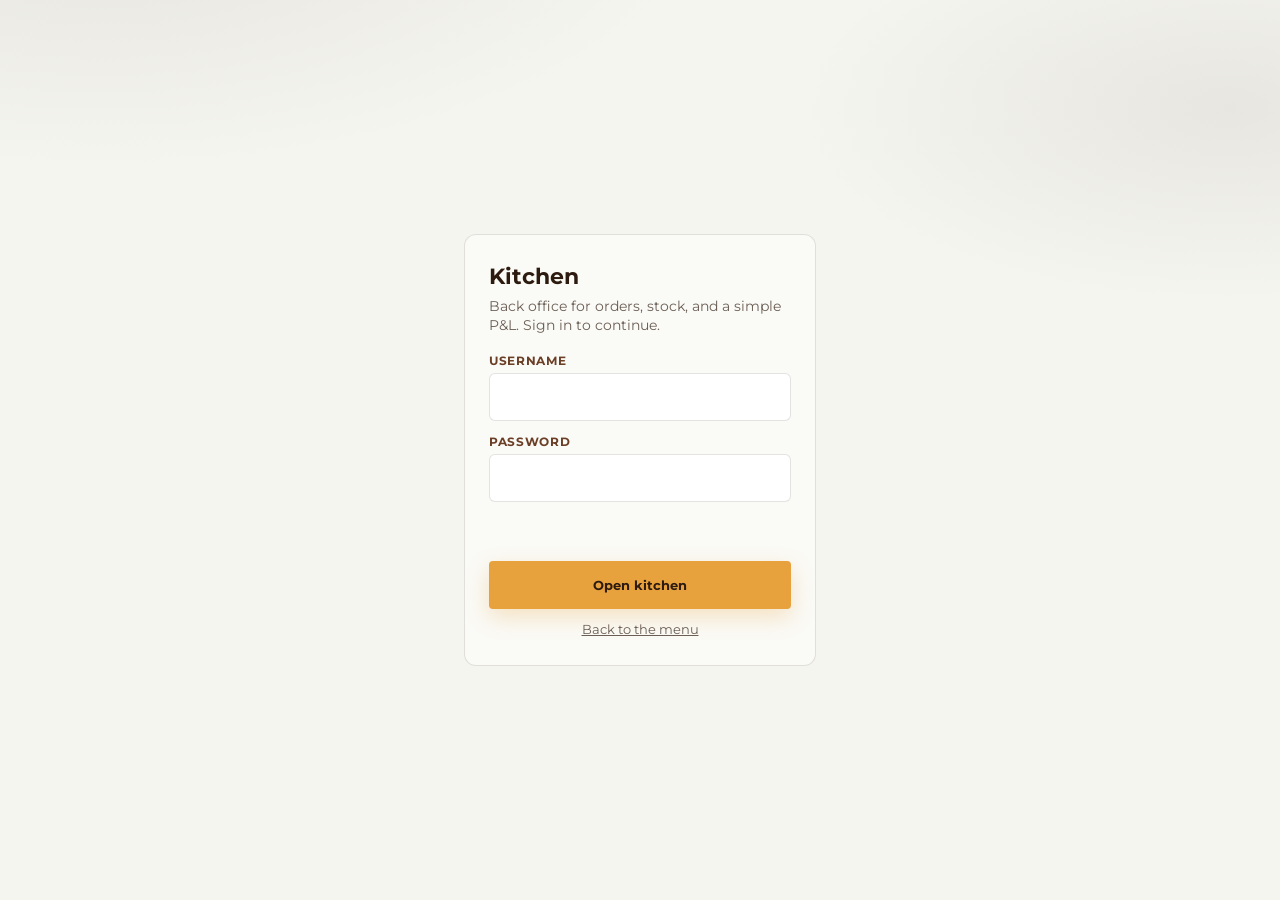
==== admin.html @ 4c09a871 "Add kitchen admin, gift collab, nutrition, and hero video. Co-authored-by: Cursor <cursoragent@curso" ====
<!DOCTYPE html>
<html lang="en-MY">
  <head>
    <meta charset="UTF-8" />
    <meta name="viewport" content="width=device-width, initial-scale=1.0" />
    <title>Kitchen · Rasa-e-Lazzat</title>
    <meta name="robots" content="noindex, nofollow" />
    <meta name="theme-color" content="#F5F5F0" />
    <link rel="icon" href="assets/favicon.svg" type="image/svg+xml" />
    <link rel="preconnect" href="https://fonts.googleapis.com" />
    <link rel="preconnect" href="https://fonts.gstatic.com" crossorigin />
    <link
      href="https://fonts.googleapis.com/css2?family=Montserrat:wght@400;500;600;700&display=swap"
      rel="stylesheet"
    />
    <link rel="stylesheet" href="css/admin.css" />
  </head>
  <body>
    <div id="gate">
      <form class="gate-card" id="login-form">
        <h1>Kitchen</h1>
        <p>Back office for orders, stock, and a simple P&amp;L. Sign in to continue.</p>
        <label for="login-user">Username</label>
        <input id="login-user" name="username" type="text" autocomplete="username" maxlength="64" required />
        <label for="login-pass">Password</label>
        <input id="login-pass" name="password" type="password" autocomplete="current-password" maxlength="64" required />
        <p class="gate-error" id="login-error" role="alert"></p>
        <button type="submit" class="btn-gold tap">Open kitchen</button>
        <a class="gate-back" href="index.html">Back to the menu</a>
      </form>
    </div>

    <div id="app">
      <header class="topbar">
        <p class="brand-mark">Rasa-e-Lazzat<span>Kitchen board</span></p>
        <nav class="nav" aria-label="Kitchen">
          <button type="button" class="tap" data-view="dashboard" aria-current="page">Dashboard</button>
          <button type="button" class="tap" data-view="orders">Orders</button>
          <button type="button" class="tap" data-view="inventory">Stock</button>
          <button type="button" class="tap" data-view="costing">Costing</button>
          <button type="button" class="tap" data-view="pnl">P&amp;L</button>
        </nav>
        <button type="button" class="btn-ghost tap" id="logout">Logout</button>
      </header>
      <main class="main" id="view"></main>
    </div>

    <div id="modal" class="modal" hidden>
      <div class="modal-card" role="dialog" aria-labelledby="modal-title" aria-modal="true">
        <div id="modal-body"></div>
      </div>
    </div>
    <div id="toasts" class="toast-host" aria-live="polite"></div>

    <script src="js/inventory-data.js"></script>
    <script src="js/gifts.js"></script>
    <script src="js/kitchen-store.js"></script>
    <script src="js/admin.js"></script>
  </body>
</html>
---- css/admin.css ----
:root {
  --cocoa: #2d1b10;
  --charcoal: #1a1a1a;
  --marble: #f5f5f0;
  --cream: #fafaf6;
  --saffron: #e8a23d;
  --saffron-deep: #d4892a;
  --herb: #77a047;
  --earth: #6b3e26;
  --muted: #6b5e54;
  --line: rgba(45, 27, 16, 0.12);
  --danger: #b42318;
  --font-sans: "Montserrat", system-ui, sans-serif;
}

* {
  box-sizing: border-box;
}

html,
body {
  margin: 0;
  min-height: 100%;
}

body {
  color: var(--cocoa);
  font-family: var(--font-sans);
  background-color: var(--marble);
  background-image:
    radial-gradient(ellipse 90% 55% at 8% -10%, rgba(190, 186, 178, 0.28), transparent 52%),
    radial-gradient(ellipse 70% 45% at 96% 12%, rgba(168, 164, 156, 0.18), transparent 48%);
  -webkit-font-smoothing: antialiased;
}

.tap {
  min-height: 48px;
  min-width: 48px;
}

button,
input,
select,
textarea {
  font-family: inherit;
}

button {
  cursor: pointer;
}

.btn-gold {
  display: inline-flex;
  align-items: center;
  justify-content: center;
  gap: 0.4rem;
  padding: 0 1.1rem;
  background: var(--saffron);
  color: var(--cocoa);
  font-weight: 700;
  border: 0;
  border-radius: 4px;
  box-shadow: 0 8px 22px rgba(232, 162, 61, 0.28);
}

.btn-gold:hover {
  filter: brightness(1.04);
}

.btn-outline {
  display: inline-flex;
  align-items: center;
  justify-content: center;
  padding: 0 1rem;
  border: 1px solid rgba(107, 62, 38, 0.35);
  color: var(--cocoa);
  background: transparent;
  border-radius: 4px;
  font-weight: 600;
}

.btn-ghost {
  display: inline-flex;
  align-items: center;
  justify-content: center;
  padding: 0 0.85rem;
  border: 0;
  background: transparent;
  color: var(--muted);
  font-weight: 600;
}

.btn-danger {
  display: inline-flex;
  align-items: center;
  justify-content: center;
  padding: 0 1rem;
  border: 1px solid rgba(180, 35, 24, 0.35);
  color: var(--danger);
  background: transparent;
  border-radius: 4px;
  font-weight: 600;
}

.btn-sm {
  font-size: 0.78rem;
}

/* ——— Gate ——— */

#gate {
  min-height: 100vh;
  display: grid;
  place-items: center;
  padding: 1.5rem;
}

.gate-card {
  width: min(100%, 22rem);
  padding: 1.75rem 1.5rem;
  background: var(--cream);
  border: 1px solid var(--line);
  border-radius: 12px;
}

.gate-card h1 {
  margin: 0;
  font-size: 1.35rem;
  font-weight: 700;
}

.gate-card p {
  margin: 0.5rem 0 1.1rem;
  font-size: 0.85rem;
  color: var(--muted);
  line-height: 1.45;
}

.gate-card label {
  display: block;
  font-size: 0.72rem;
  font-weight: 700;
  letter-spacing: 0.06em;
  text-transform: uppercase;
  color: var(--earth);
  margin-bottom: 0.35rem;
}

.gate-card input {
  width: 100%;
  min-height: 48px;
  margin-bottom: 0.85rem;
  padding: 0 0.85rem;
  border: 1px solid var(--line);
  border-radius: 6px;
  background: #fff;
  font-size: 1rem;
}

.gate-error {
  min-height: 1.2rem;
  margin: 0 0 0.65rem;
  font-size: 0.8rem;
  color: var(--danger);
}

.gate-card .btn-gold {
  width: 100%;
}

.gate-back {
  display: block;
  margin-top: 0.85rem;
  text-align: center;
  font-size: 0.8rem;
  color: var(--muted);
}

/* ——— Shell ——— */

#app {
  display: none;
  min-height: 100vh;
}

#app.is-open {
  display: grid;
  grid-template-rows: auto 1fr;
}

.topbar {
  display: flex;
  align-items: center;
  justify-content: space-between;
  gap: 0.75rem;
  padding: 0.65rem 1rem;
  background: rgba(250, 250, 246, 0.92);
  border-bottom: 1px solid var(--line);
  position: sticky;
  top: 0;
  z-index: 20;
}

.brand-mark {
  font-weight: 700;
  font-size: 0.95rem;
  color: var(--cocoa);
}

.brand-mark span {
  display: block;
  font-size: 0.68rem;
  font-weight: 500;
  color: var(--muted);
}

.nav {
  display: flex;
  gap: 0.25rem;
  overflow-x: auto;
  -webkit-overflow-scrolling: touch;
}

.nav button {
  flex: 0 0 auto;
  border: 0;
  background: transparent;
  color: var(--muted);
  font-weight: 600;
  font-size: 0.82rem;
  padding: 0 0.7rem;
  border-radius: 6px;
}

.nav button[aria-current="page"] {
  background: rgba(232, 162, 61, 0.22);
  color: var(--cocoa);
}

.main {
  padding: 1rem 1rem 3rem;
  max-width: 72rem;
  width: 100%;
  margin: 0 auto;
}

.page-head {
  display: flex;
  flex-wrap: wrap;
  align-items: flex-end;
  justify-content: space-between;
  gap: 0.75rem;
  margin-bottom: 1.1rem;
}

.page-head h1 {
  margin: 0;
  font-size: 1.45rem;
}

.page-head p {
  margin: 0.25rem 0 0;
  font-size: 0.85rem;
  color: var(--muted);
}

.seg {
  display: inline-flex;
  border: 1px solid var(--line);
  border-radius: 8px;
  overflow: hidden;
  background: #fff;
}

.seg button {
  border: 0;
  background: transparent;
  padding: 0 0.9rem;
  font-weight: 600;
  font-size: 0.8rem;
  color: var(--muted);
}

.seg button[aria-pressed="true"] {
  background: var(--saffron);
  color: var(--cocoa);
}

.kpis {
  display: grid;
  grid-template-columns: repeat(2, 1fr);
  gap: 0.65rem;
}

@media (min-width: 800px) {
  .kpis {
    grid-template-columns: repeat(4, 1fr);
  }
}

.kpi {
  background: var(--cream);
  border: 1px solid var(--line);
  border-radius: 10px;
  padding: 0.9rem 1rem;
}

.kpi dt {
  margin: 0;
  font-size: 0.7rem;
  font-weight: 700;
  letter-spacing: 0.05em;
  text-transform: uppercase;
  color: var(--muted);
}

.kpi dd {
  margin: 0.35rem 0 0;
  font-size: 1.35rem;
  font-weight: 700;
  color: var(--earth);
}

.panel {
  margin-top: 1rem;
  background: var(--cream);
  border: 1px solid var(--line);
  border-radius: 10px;
  padding: 1rem;
}

.panel h2 {
  margin: 0 0 0.75rem;
  font-size: 1rem;
}

.alert-list {
  margin: 0;
  padding: 0;
  list-style: none;
}

.alert-list li {
  display: flex;
  justify-content: space-between;
  gap: 0.75rem;
  padding: 0.55rem 0;
  border-bottom: 1px solid var(--line);
  font-size: 0.85rem;
}

.alert-list li:last-child {
  border-bottom: 0;
}

.low {
  color: var(--danger);
  font-weight: 600;
}

.bars {
  display: grid;
  gap: 0.55rem;
}

.bar-row {
  display: grid;
  grid-template-columns: 8.5rem 1fr auto;
  gap: 0.55rem;
  align-items: center;
  font-size: 0.78rem;
}

.bar-track {
  height: 10px;
  background: rgba(107, 62, 38, 0.1);
  border-radius: 99px;
  overflow: hidden;
}

.bar-fill {
  height: 100%;
  background: var(--saffron);
  border-radius: 99px;
}

.toolbar {
  display: flex;
  flex-wrap: wrap;
  gap: 0.5rem;
  align-items: center;
  margin-bottom: 0.85rem;
}

.filters {
  display: flex;
  flex-wrap: wrap;
  gap: 0.35rem;
}

.chip {
  border: 1px solid var(--line);
  background: #fff;
  border-radius: 999px;
  padding: 0 0.8rem;
  font-size: 0.75rem;
  font-weight: 600;
  color: var(--muted);
}

.chip[aria-pressed="true"] {
  background: var(--cocoa);
  color: #fff;
  border-color: var(--cocoa);
}

.order-list {
  display: grid;
  gap: 0.65rem;
}

.order-card {
  background: #fff;
  border: 1px solid var(--line);
  border-radius: 10px;
  padding: 0.85rem 0.95rem;
}

.order-top {
  display: flex;
  flex-wrap: wrap;
  justify-content: space-between;
  gap: 0.4rem;
  align-items: baseline;
}

.order-id {
  font-weight: 700;
  font-size: 0.92rem;
}

.order-meta {
  font-size: 0.75rem;
  color: var(--muted);
}

.status {
  display: inline-flex;
  align-items: center;
  min-height: 1.5rem;
  padding: 0 0.5rem;
  border-radius: 999px;
  font-size: 0.68rem;
  font-weight: 700;
  letter-spacing: 0.04em;
  text-transform: uppercase;
}

.status-pending {
  background: rgba(232, 162, 61, 0.2);
  color: var(--earth);
}

.status-paid {
  background: rgba(119, 160, 71, 0.2);
  color: #3d5c20;
}

.status-preparing {
  background: rgba(107, 62, 38, 0.12);
  color: var(--earth);
}

.status-completed {
  background: var(--cocoa);
  color: #fff;
}

.status-cancelled {
  background: rgba(180, 35, 24, 0.12);
  color: var(--danger);
}

.lines {
  margin: 0.55rem 0 0;
  padding: 0;
  list-style: none;
  font-size: 0.85rem;
}

.order-actions {
  display: flex;
  flex-wrap: wrap;
  gap: 0.4rem;
  margin-top: 0.75rem;
}

.warn {
  margin: 0.45rem 0 0;
  font-size: 0.75rem;
  color: var(--danger);
}

.table-wrap {
  overflow-x: auto;
  -webkit-overflow-scrolling: touch;
}

table {
  width: 100%;
  border-collapse: collapse;
  font-size: 0.82rem;
}

th,
td {
  text-align: left;
  padding: 0.55rem 0.45rem;
  border-bottom: 1px solid var(--line);
  vertical-align: middle;
}

th {
  font-size: 0.68rem;
  letter-spacing: 0.05em;
  text-transform: uppercase;
  color: var(--muted);
}

tr.is-low {
  background: rgba(180, 35, 24, 0.06);
}

input.cell {
  width: 5.5rem;
  min-height: 44px;
  padding: 0 0.4rem;
  border: 1px solid var(--line);
  border-radius: 6px;
  background: #fff;
}

.cost-grid {
  display: grid;
  gap: 0.85rem;
}

@media (min-width: 900px) {
  .cost-grid {
    grid-template-columns: 1fr 1fr;
  }
}

.dish-cost h3 {
  margin: 0 0 0.2rem;
  font-size: 1.05rem;
}

.margin-line {
  font-size: 0.85rem;
  color: var(--muted);
  margin: 0 0 0.65rem;
}

.pnl-rows {
  display: grid;
  gap: 0.45rem;
  max-width: 28rem;
}

.pnl-row {
  display: flex;
  justify-content: space-between;
  gap: 1rem;
  font-size: 0.92rem;
  padding: 0.35rem 0;
  border-bottom: 1px solid var(--line);
}

.pnl-row.total {
  font-weight: 700;
  font-size: 1.05rem;
  border-bottom: 0;
  color: var(--earth);
}

.opex-row {
  display: flex;
  align-items: center;
  justify-content: space-between;
  gap: 0.75rem;
}

.opex-row input {
  width: 8rem;
  min-height: 48px;
  padding: 0 0.6rem;
  border: 1px solid var(--line);
  border-radius: 6px;
}

.modal {
  position: fixed;
  inset: 0;
  z-index: 40;
  background: rgba(45, 27, 16, 0.45);
  display: grid;
  place-items: end center;
  padding: 0;
}

@media (min-width: 640px) {
  .modal {
    place-items: center;
    padding: 1rem;
  }
}

.modal[hidden] {
  display: none;
}

.modal-card {
  width: min(100%, 32rem);
  max-height: 92vh;
  overflow: auto;
  background: var(--cream);
  border-radius: 12px 12px 0 0;
  padding: 1.1rem 1rem 1.4rem;
  border: 1px solid var(--line);
}

@media (min-width: 640px) {
  .modal-card {
    border-radius: 12px;
  }
}

.modal-card h2 {
  margin: 0 0 0.85rem;
  font-size: 1.2rem;
}

.field {
  margin-bottom: 0.75rem;
}

.field label {
  display: block;
  font-size: 0.72rem;
  font-weight: 700;
  letter-spacing: 0.04em;
  text-transform: uppercase;
  color: var(--earth);
  margin-bottom: 0.3rem;
}

.field input,
.field select {
  width: 100%;
  min-height: 48px;
  padding: 0 0.7rem;
  border: 1px solid var(--line);
  border-radius: 6px;
  background: #fff;
}

.qty-row {
  display: flex;
  align-items: center;
  justify-content: space-between;
  gap: 0.75rem;
  padding: 0.45rem 0;
  border-bottom: 1px solid var(--line);
  font-size: 0.88rem;
}

.qty-ctrl {
  display: flex;
  align-items: center;
  gap: 0.35rem;
}

.qty-ctrl button {
  border: 1px solid var(--line);
  background: #fff;
  border-radius: 6px;
}

.qty-ctrl span {
  min-width: 1.5rem;
  text-align: center;
  font-weight: 700;
}

.empty {
  padding: 1.5rem 0.5rem;
  text-align: center;
  color: var(--muted);
  font-size: 0.9rem;
}

.toast-host {
  position: fixed;
  left: 50%;
  bottom: 1.25rem;
  transform: translateX(-50%);
  z-index: 50;
  width: min(92vw, 22rem);
}

.toast {
  background: #fff;
  border: 1px solid var(--line);
  border-radius: 8px;
  padding: 0.75rem 1rem;
  font-size: 0.85rem;
  font-weight: 600;
  box-shadow: 0 10px 28px rgba(45, 27, 16, 0.12);
}

.sr-only {
  position: absolute;
  width: 1px;
  height: 1px;
  padding: 0;
  margin: -1px;
  overflow: hidden;
  clip: rect(0, 0, 0, 0);
  border: 0;
}
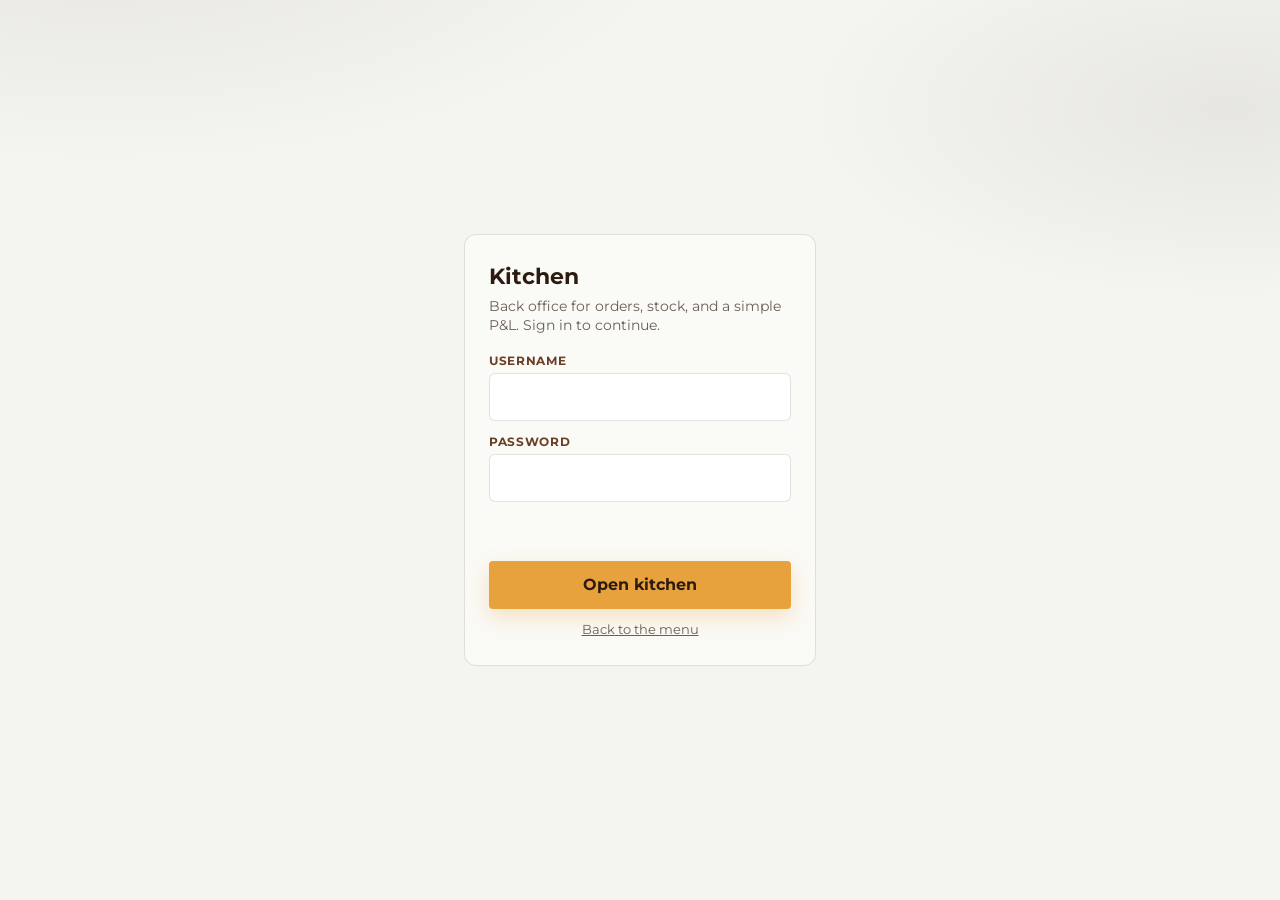
==== commit d680790a: "Add PWA, mobile kitchen admin, and lock pinch-zoom. Co-authored-by: Cursor <cursoragent@cursor.com>" ====
--- a/admin.html
+++ b/admin.html
@@ -2,10 +2,16 @@
 <html lang="en-MY">
   <head>
     <meta charset="UTF-8" />
-    <meta name="viewport" content="width=device-width, initial-scale=1.0" />
+    <meta name="viewport" content="width=device-width, initial-scale=1, maximum-scale=1, user-scalable=no" />
     <title>Kitchen · Rasa-e-Lazzat</title>
     <meta name="robots" content="noindex, nofollow" />
     <meta name="theme-color" content="#F5F5F0" />
+    <meta name="mobile-web-app-capable" content="yes" />
+    <meta name="apple-mobile-web-app-capable" content="yes" />
+    <meta name="apple-mobile-web-app-status-bar-style" content="default" />
+    <meta name="apple-mobile-web-app-title" content="Kitchen" />
+    <link rel="manifest" href="site.webmanifest" />
+    <link rel="apple-touch-icon" href="assets/icon-192.png" />
     <link rel="icon" href="assets/favicon.svg" type="image/svg+xml" />
     <link rel="preconnect" href="https://fonts.googleapis.com" />
     <link rel="preconnect" href="https://fonts.gstatic.com" crossorigin />
@@ -43,6 +49,13 @@
         <button type="button" class="btn-ghost tap" id="logout">Logout</button>
       </header>
       <main class="main" id="view"></main>
+      <nav class="nav dock-nav" aria-label="Kitchen sections">
+        <button type="button" class="tap" data-view="dashboard" aria-current="page">Dash</button>
+        <button type="button" class="tap" data-view="orders">Orders</button>
+        <button type="button" class="tap" data-view="inventory">Stock</button>
+        <button type="button" class="tap" data-view="costing">Cost</button>
+        <button type="button" class="tap" data-view="pnl">P&amp;L</button>
+      </nav>
     </div>
 
     <div id="modal" class="modal" hidden>
@@ -56,5 +69,6 @@
     <script src="js/gifts.js"></script>
     <script src="js/kitchen-store.js"></script>
     <script src="js/admin.js"></script>
+    <script src="js/pwa.js"></script>
   </body>
 </html>
--- a/css/admin.css
+++ b/css/admin.css
@@ -21,6 +21,9 @@
 body {
   margin: 0;
   min-height: 100%;
+  overflow-x: hidden;
+  max-width: 100%;
+  touch-action: manipulation;
 }
 
 body {
@@ -43,6 +46,7 @@
 select,
 textarea {
   font-family: inherit;
+  font-size: 16px;
 }
 
 button {
@@ -219,6 +223,10 @@
   gap: 0.25rem;
   overflow-x: auto;
   -webkit-overflow-scrolling: touch;
+}
+
+.dock-nav {
+  display: none;
 }
 
 .nav button {
@@ -729,3 +737,110 @@
   clip: rect(0, 0, 0, 0);
   border: 0;
 }
+
+@media (max-width: 860px) {
+  .topbar {
+    padding: 0.55rem 0.75rem;
+  }
+
+  .topbar .nav:not(.dock-nav) {
+    display: none;
+  }
+
+  .topbar .btn-ghost {
+    margin-left: auto;
+  }
+
+  .dock-nav {
+    display: flex;
+    position: fixed;
+    left: 0;
+    right: 0;
+    bottom: 0;
+    z-index: 30;
+    gap: 0;
+    overflow: hidden;
+    justify-content: space-around;
+    background: rgba(250, 250, 246, 0.96);
+    border-top: 1px solid var(--line);
+    padding: 0.2rem 0.2rem calc(0.3rem + env(safe-area-inset-bottom));
+  }
+
+  .dock-nav button {
+    flex: 1 1 0;
+    min-width: 0;
+    min-height: 52px;
+    padding: 0.2rem 0.1rem;
+    font-size: 0.68rem;
+  }
+
+  #app.is-open .main {
+    padding: 0.85rem 0.75rem calc(5.75rem + env(safe-area-inset-bottom));
+  }
+
+  .toast-host {
+    bottom: calc(4.85rem + env(safe-area-inset-bottom));
+  }
+
+  .bar-row {
+    grid-template-columns: 1fr;
+    gap: 0.25rem;
+  }
+
+  .opex-row {
+    flex-wrap: wrap;
+  }
+
+  .opex-row input {
+    width: 100%;
+  }
+
+  .inventory-table thead {
+    display: none;
+  }
+
+  .inventory-table,
+  .inventory-table tbody,
+  .inventory-table tr,
+  .inventory-table td {
+    display: block;
+    width: 100%;
+  }
+
+  .inventory-table tr {
+    margin-bottom: 0.75rem;
+    padding: 0.65rem 0.75rem;
+    border: 1px solid var(--line);
+    border-radius: 10px;
+    background: #fff;
+  }
+
+  .inventory-table tr:last-child {
+    margin-bottom: 0;
+  }
+
+  .inventory-table td {
+    display: flex;
+    align-items: center;
+    justify-content: space-between;
+    gap: 0.75rem;
+    border-bottom: 0;
+    padding: 0.4rem 0;
+  }
+
+  .inventory-table td::before {
+    content: attr(data-label);
+    flex: 0 0 auto;
+    font-size: 0.68rem;
+    font-weight: 700;
+    letter-spacing: 0.04em;
+    text-transform: uppercase;
+    color: var(--muted);
+  }
+
+  .inventory-table .cell {
+    width: 7.25rem;
+    min-height: 48px;
+    font-size: 16px;
+  }
+}
